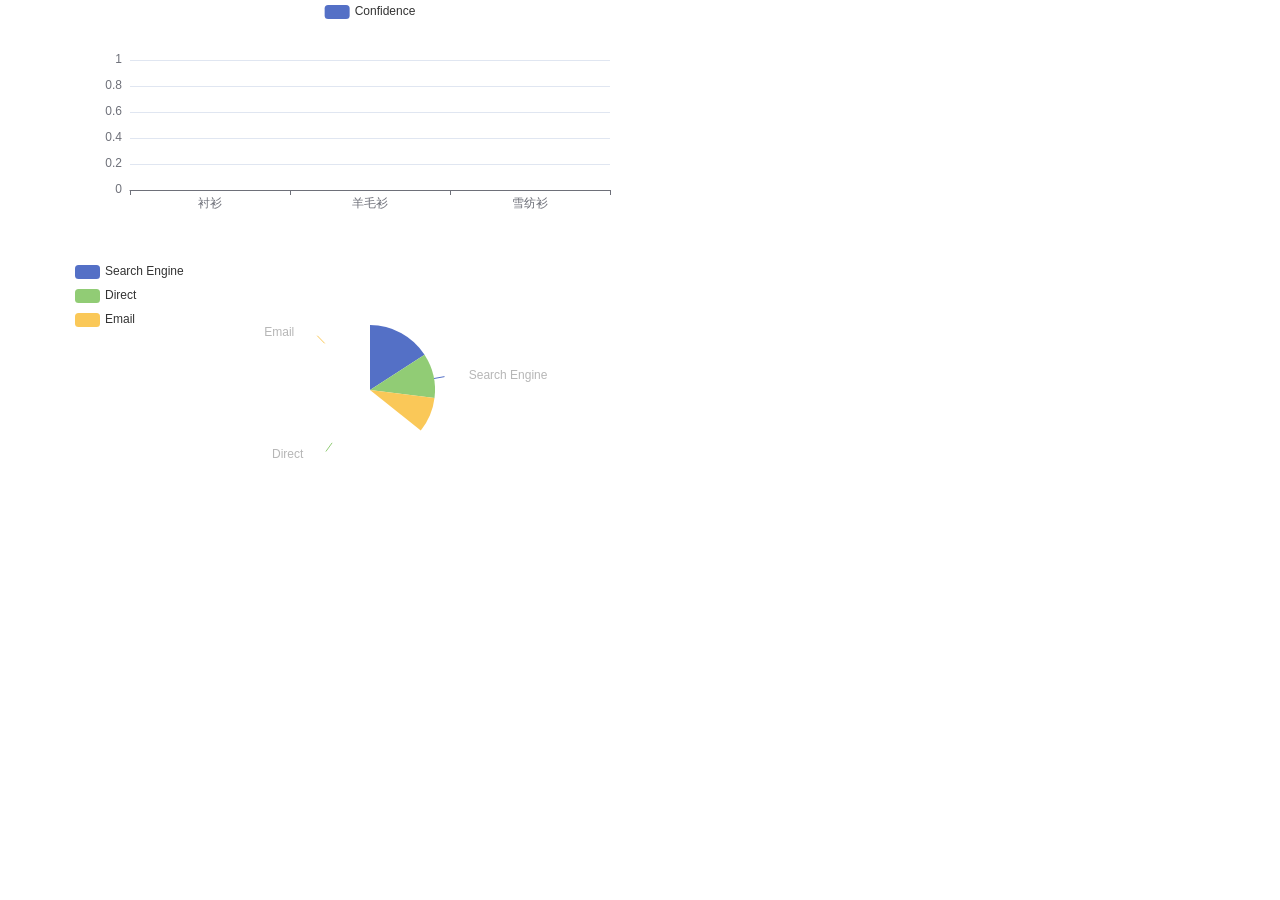
==== Class1HomeWork/index.html @ b44b0362 "Class1 ImgClassification" ====
<!DOCTYPE html>
<html lang="en">
  <head>
    <title>Getting Started with ml5.js</title>

    <meta name="viewport" content="width=device-width, initial-scale=1.0">
    <!-- 远程调用，不稳定 -->
    <!-- <script src="https://cdnjs.cloudflare.com/ajax/libs/p5.js/1.0.0/p5.min.js"></script>
    <script src="https://cdnjs.cloudflare.com/ajax/libs/p5.js/1.0.0/addons/p5.sound.min.js"></script>
    <script src="https://unpkg.com/ml5@latest/dist/ml5.min.js"></script> -->

    <!-- 本地bootstrap cs库 -->
    <link href="../lib/bootstrap-3.4.1-dist/css/bootstrap.min.css" rel="stylesheet">
    <!-- 本地P5.js库 -->
    <script src="../lib/p5.min.js"></script>
    <!-- 本地ml5库 -->
    <script src="../lib/ml5.min.js"></script>
    <!-- 本地Echart库 -->
    <script src="../lib/echarts.js"></script>
    <!-- 本地Jquery库 -->
    <script src="../lib/jquery-3.6.1.min.js"></script>
    <!-- 本地bootstrap库 -->
    <script src="../lib/bootstrap-3.4.1-dist/js/bootstrap.js"></script>
  </head>

  <body>
    
    <!-- <div class="container">
      <div class="row" >
        <div class="col-xs-6" style="background-color: #dedef8">
           <div id="Zhu" style="width: 600px; height:200px;"></div>
        </div>
        <div class="col-xs-6"style="background-color: #dedef8">
         <div id="Bin" style="width: 600px; height:200px;"></div>
       </div>
     </div>

      <div class="row" >
        <div class="col-xs-8"style="background-color: #dedef8" id="canvasDiv">
          <script src="sketch.js"></script>
        </div>
        <div class="col-xs-4"style="background-color: #dedef8" >
        </div>
      </div> -->

      <div class="container">
        <div class="row">
            <div class="col-xs-6">
              <div class="row" >
                <div class="col-xs-6">
                  <div id="Zhu" style="width: 600px; height:260px;"></div>
                </div>
              </div>
              <div class="row" >
                <div class="col-xs-6">
                  <div id="Bin" style="width: 600px; height:260px;"></div>
                </div>
              </div>
            </div>

            <div class="col-xs-6" id="canvasDiv">
              <script src="sketch.js"></script>
            </div>
        </div>
        

        
      </div>
    
  </body>
</html>
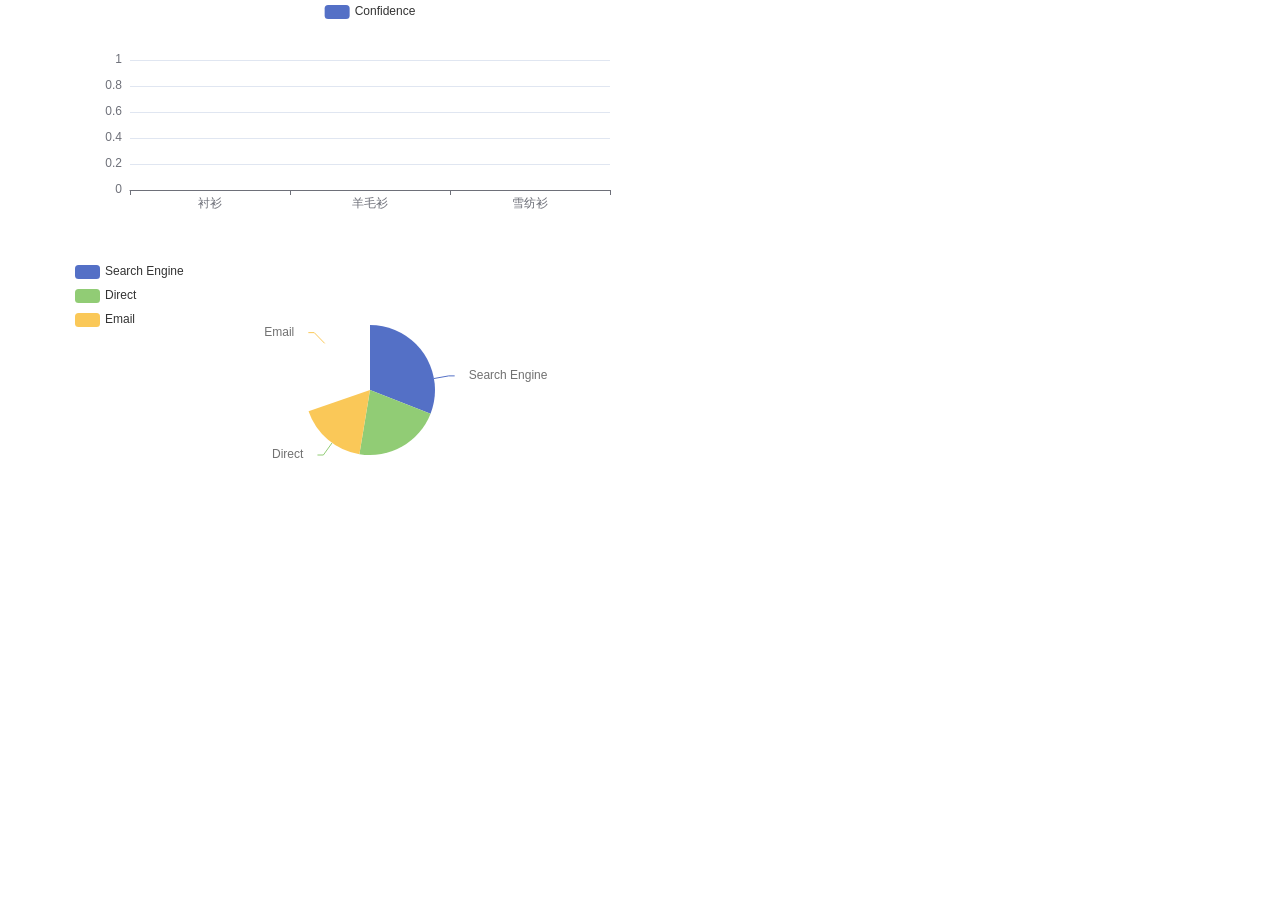
==== commit 8ecc6966: "Update index.html" ====
--- a/Class1HomeWork/index.html
+++ b/Class1HomeWork/index.html
@@ -1,7 +1,7 @@
 <!DOCTYPE html>
 <html lang="en">
   <head>
-    <title>Getting Started with ml5.js</title>
+    <title>Class1Work</title>
 
     <meta name="viewport" content="width=device-width, initial-scale=1.0">
     <!-- 远程调用，不稳定 -->
